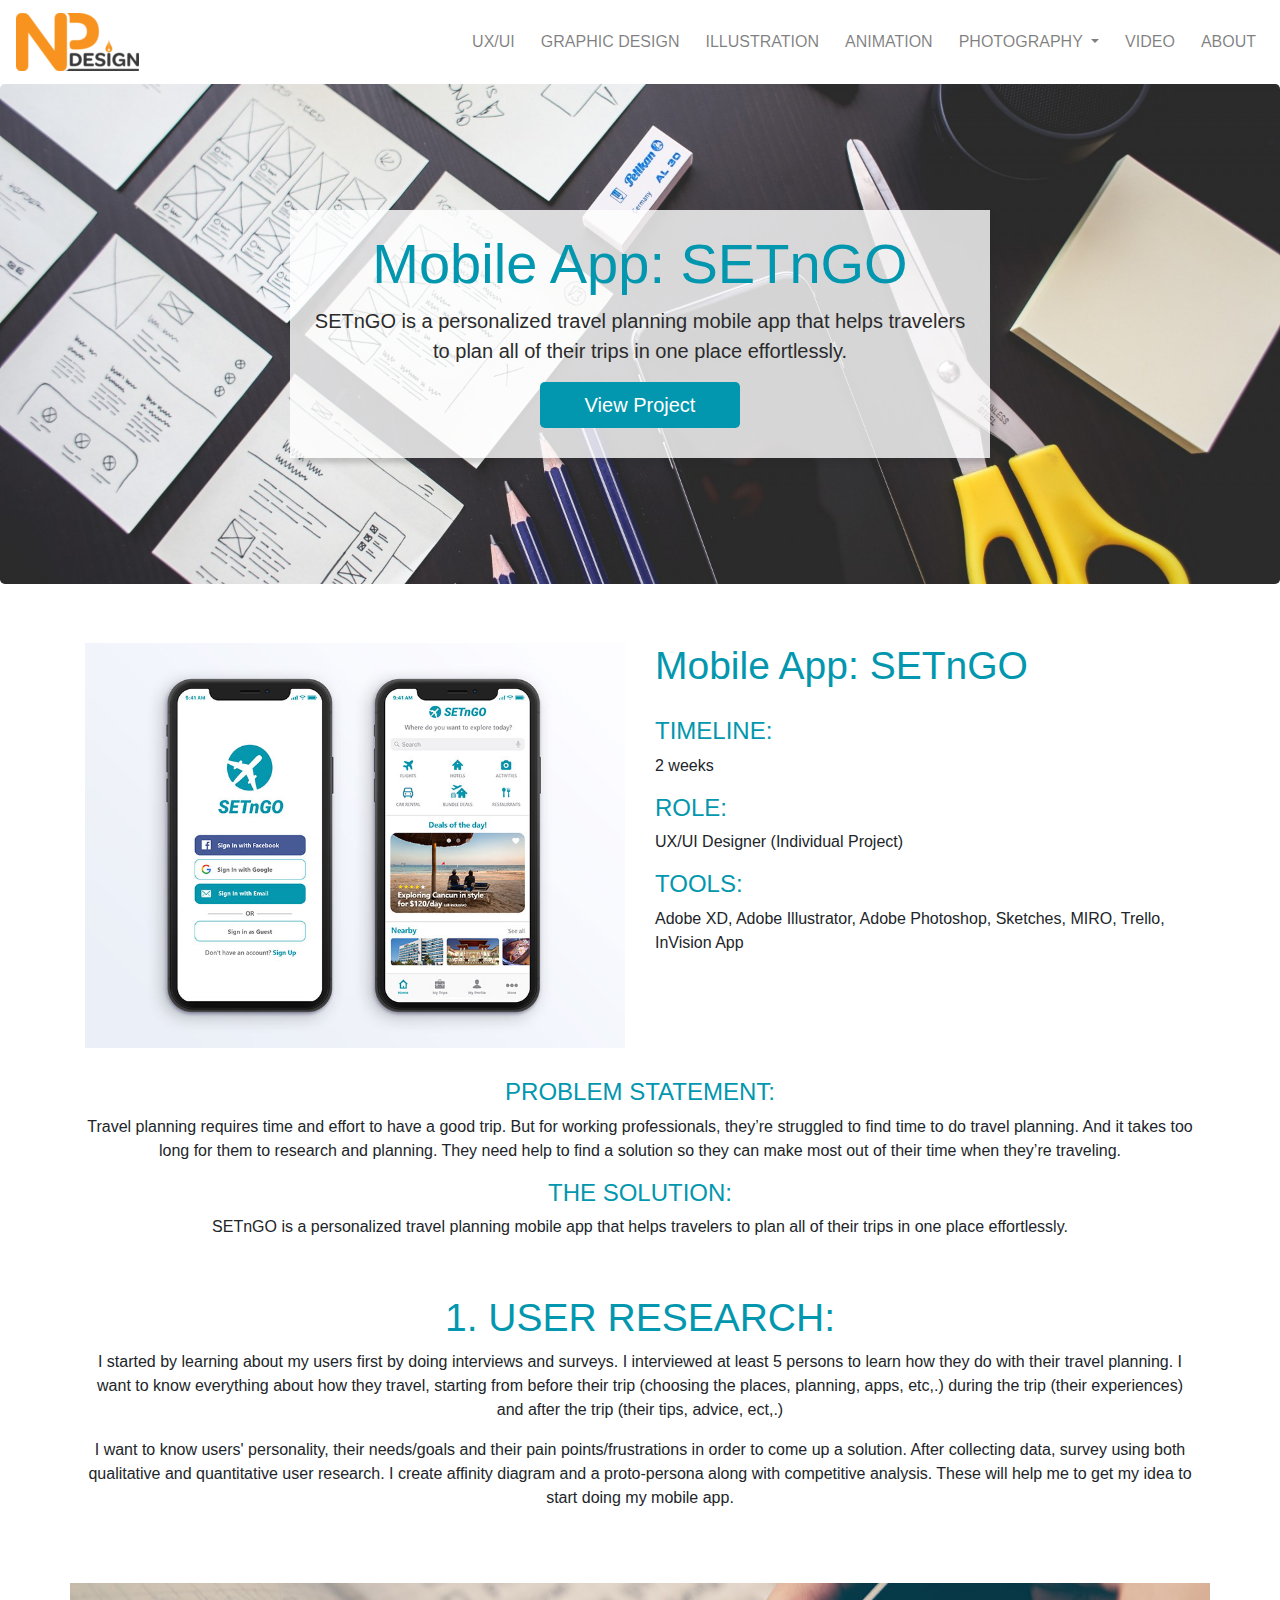
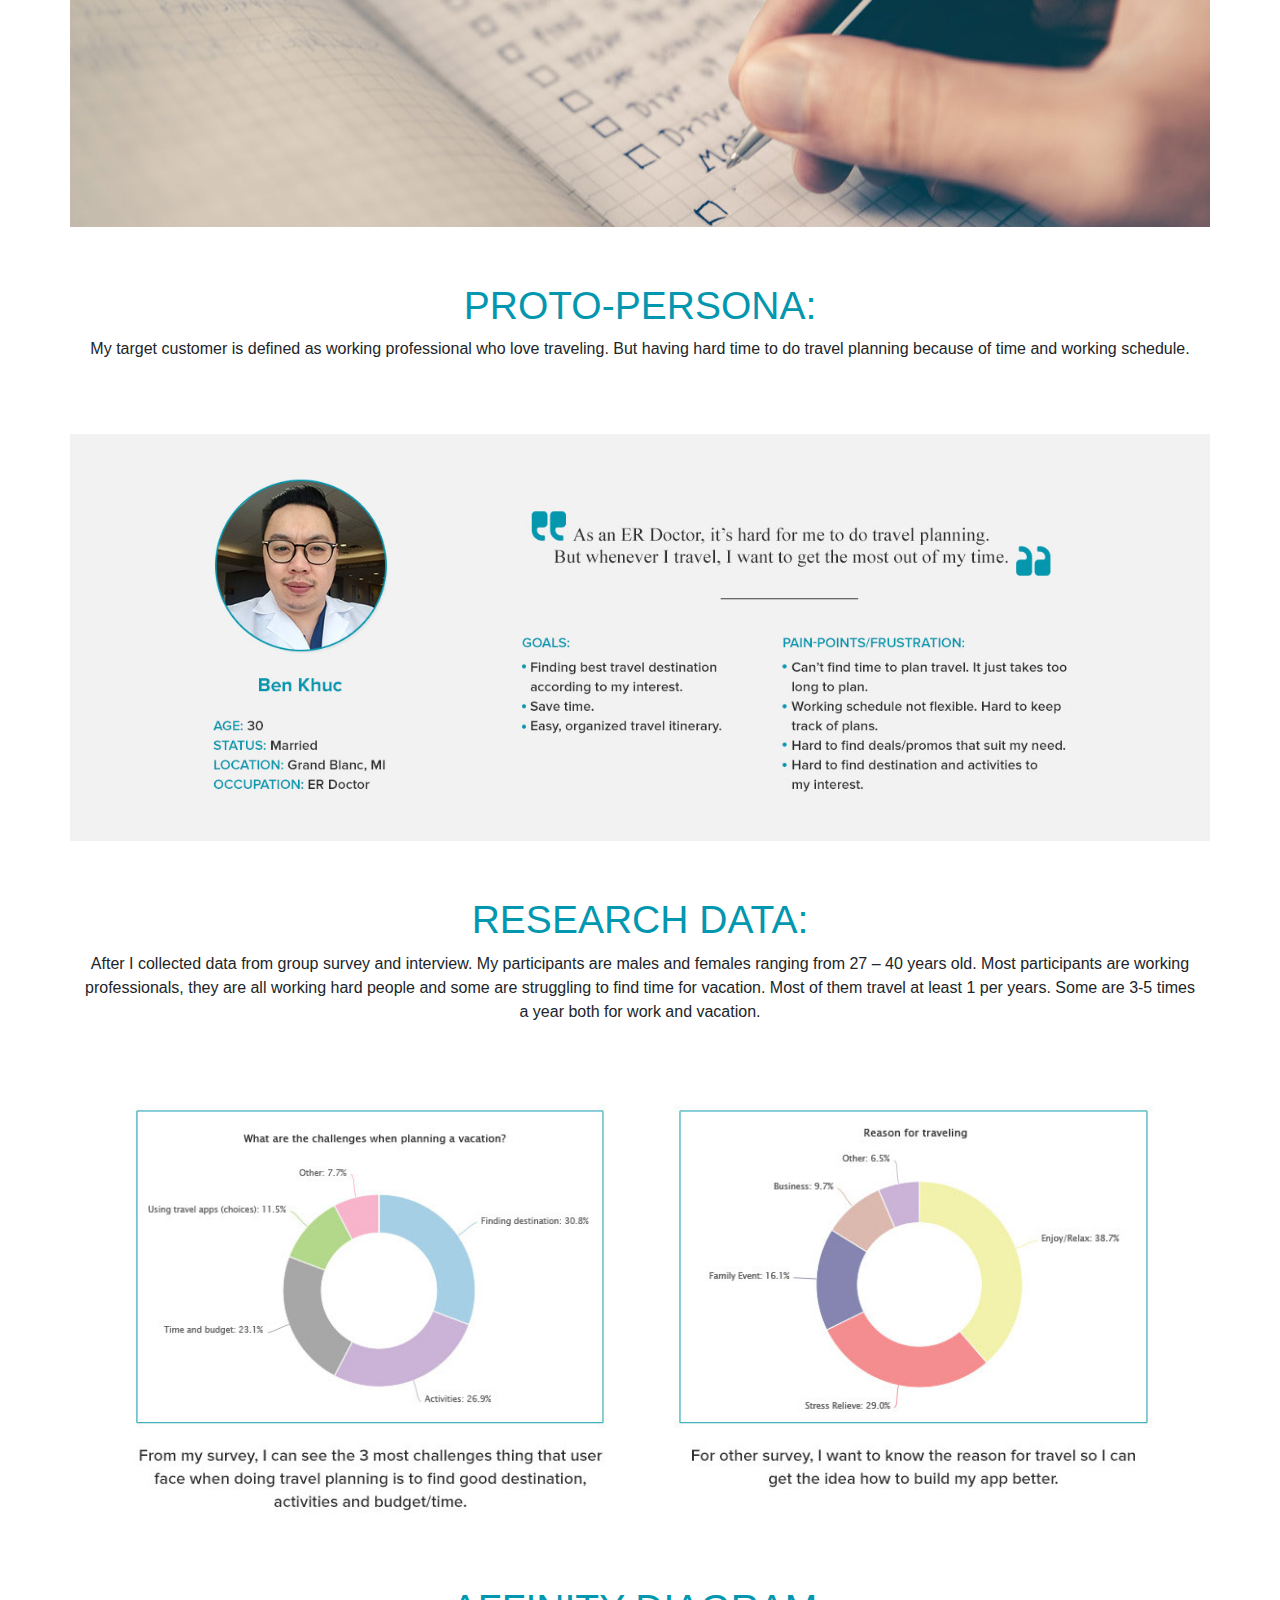
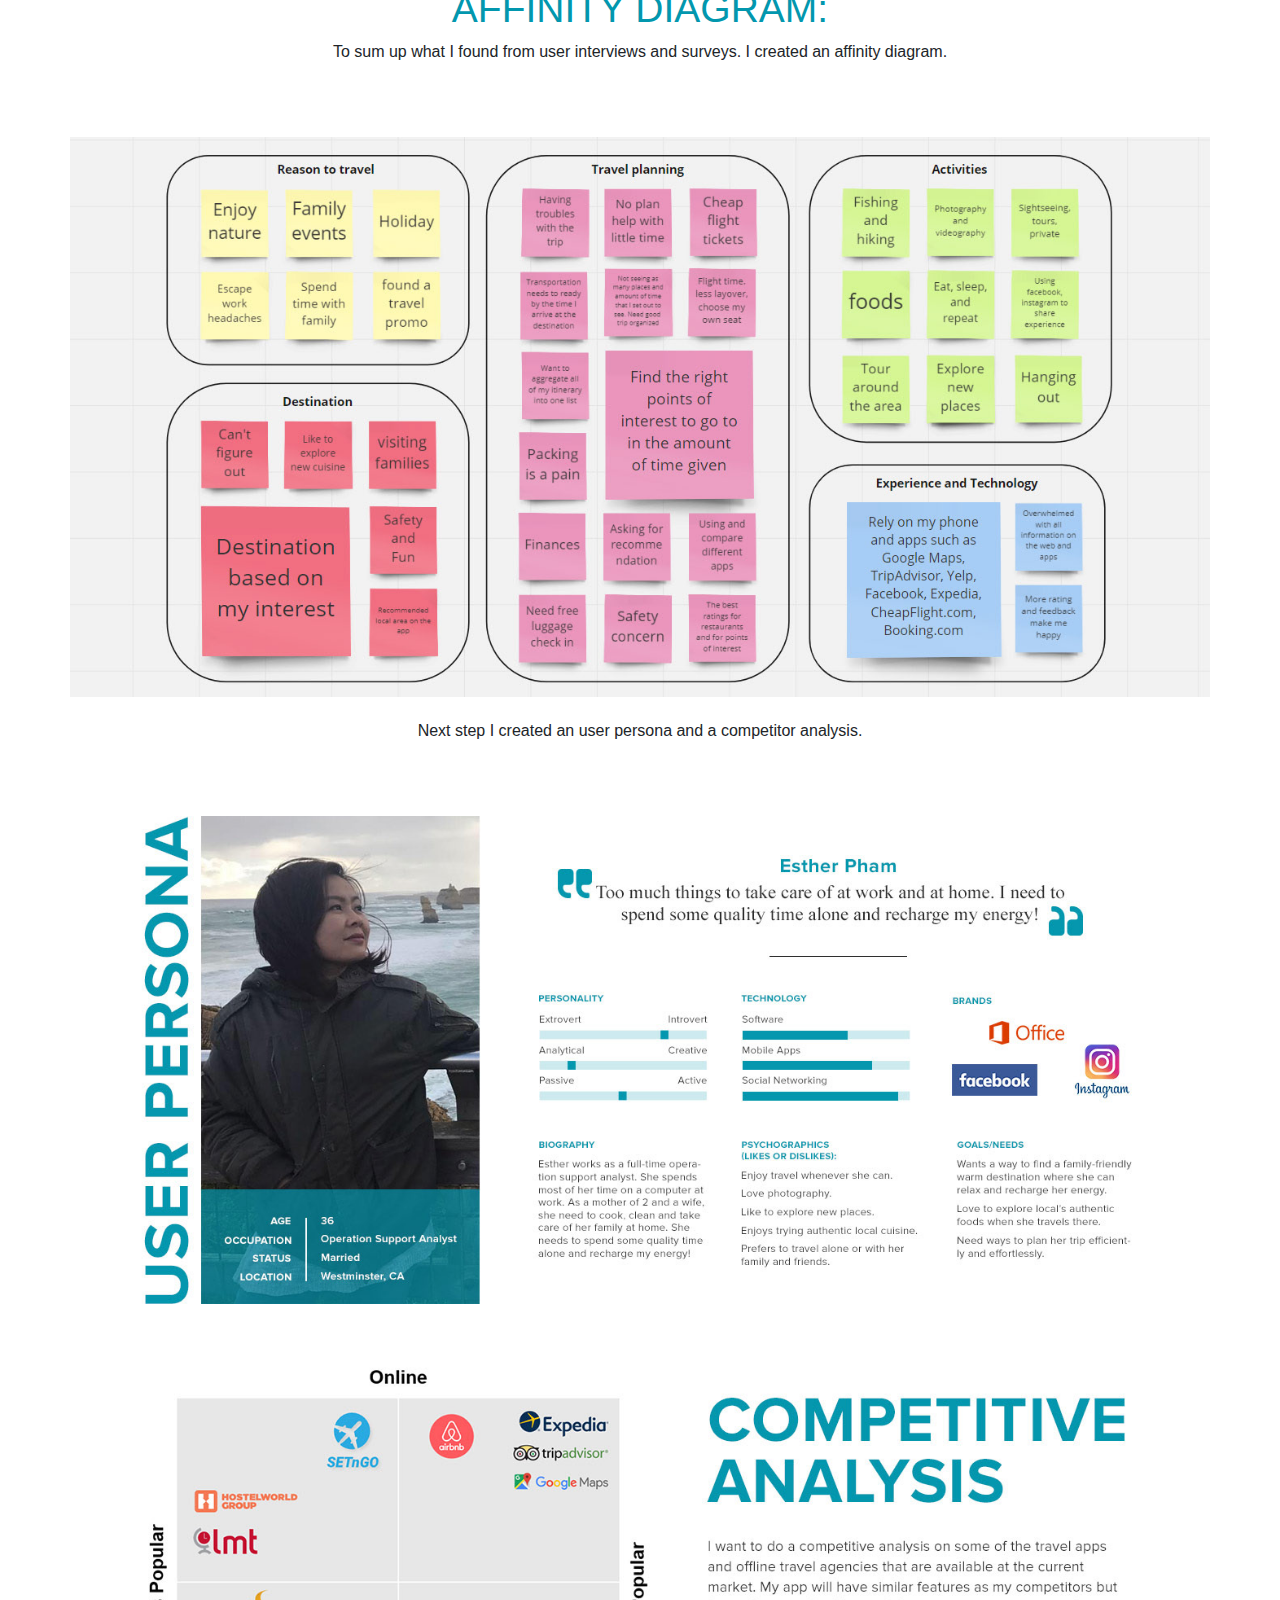
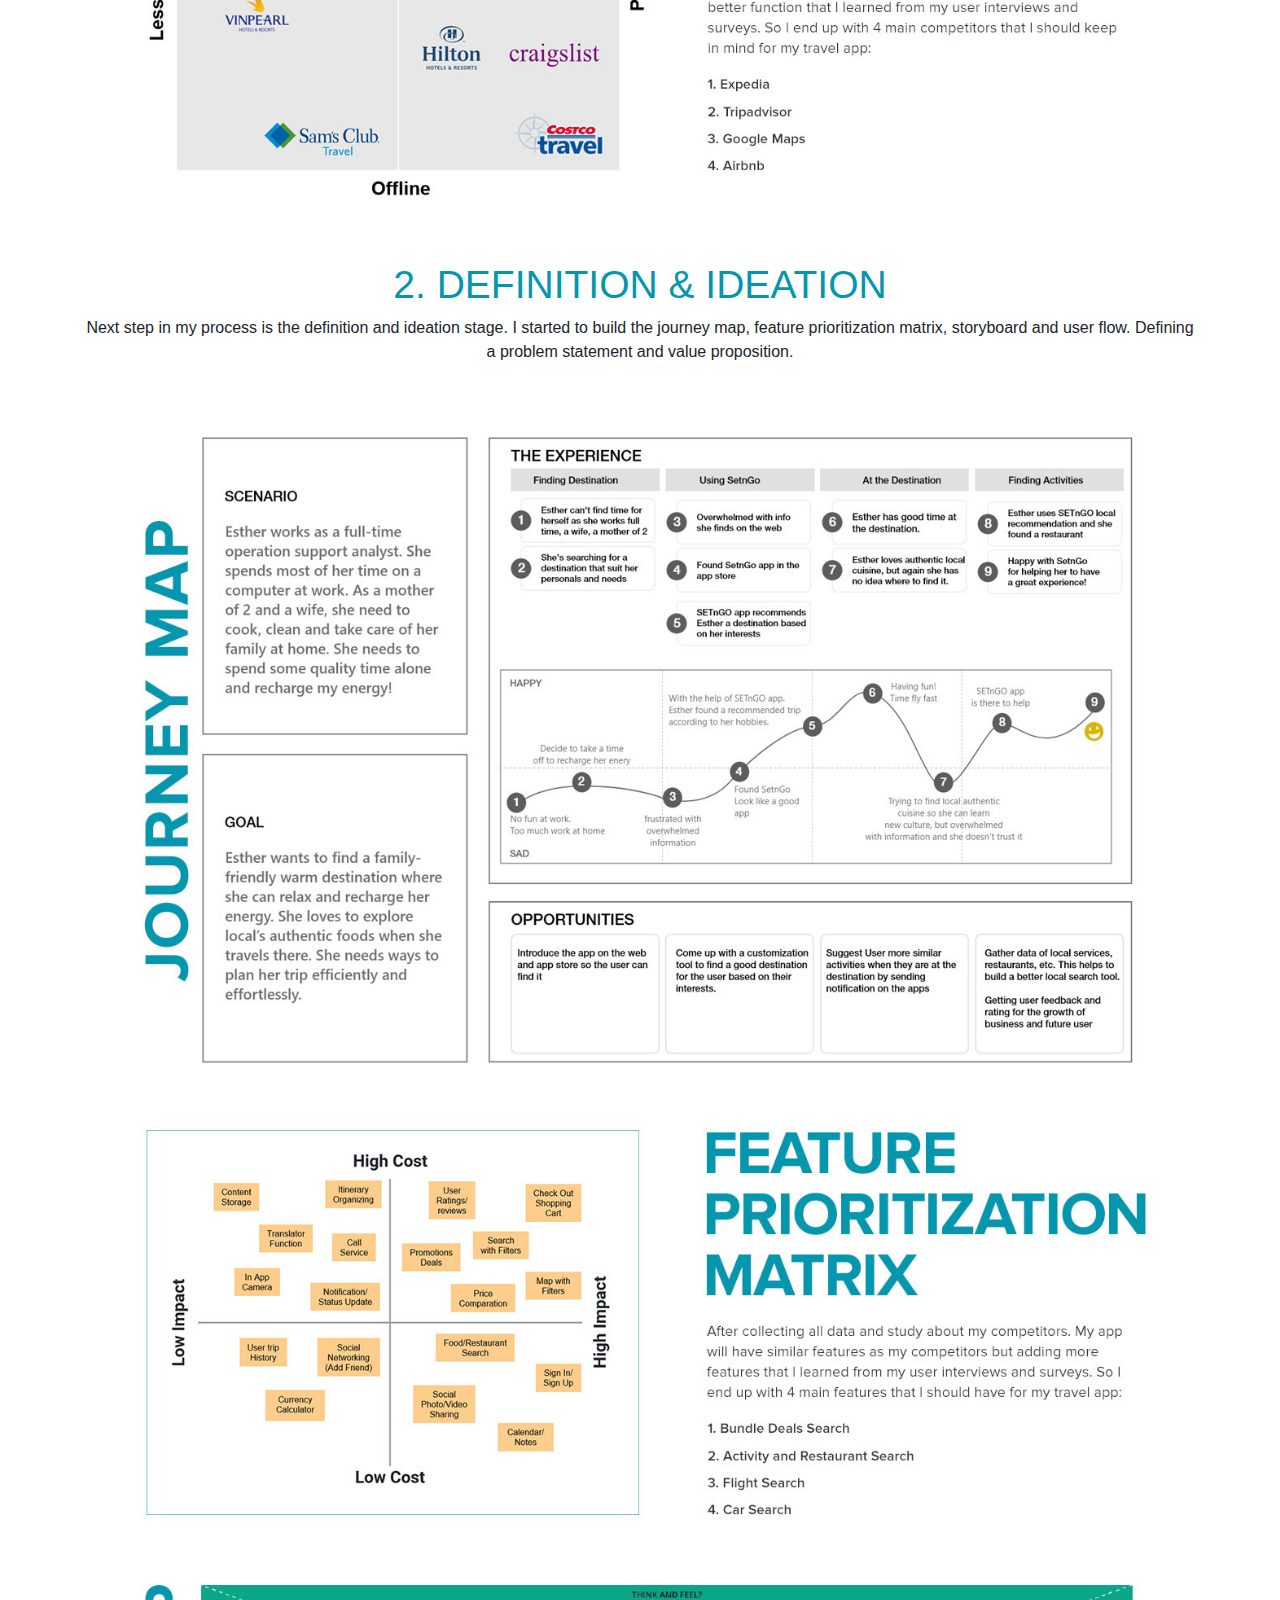
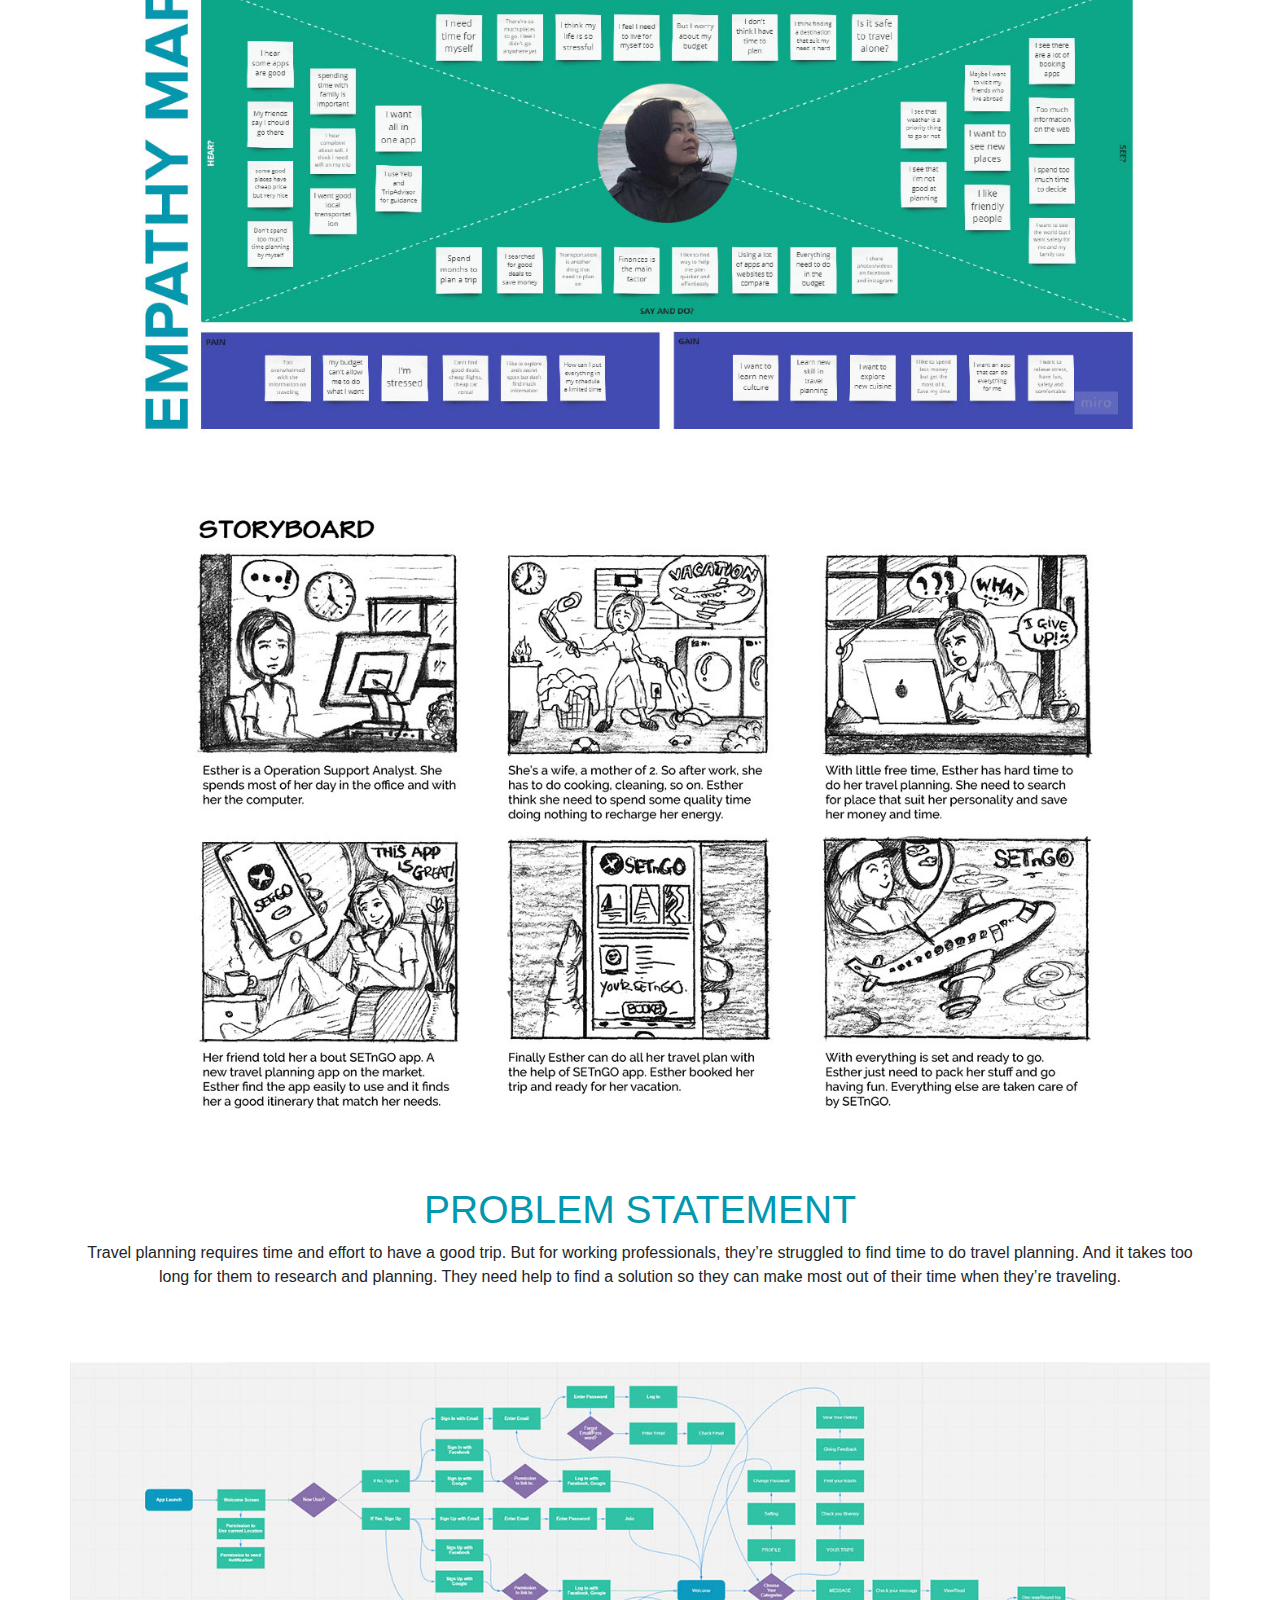
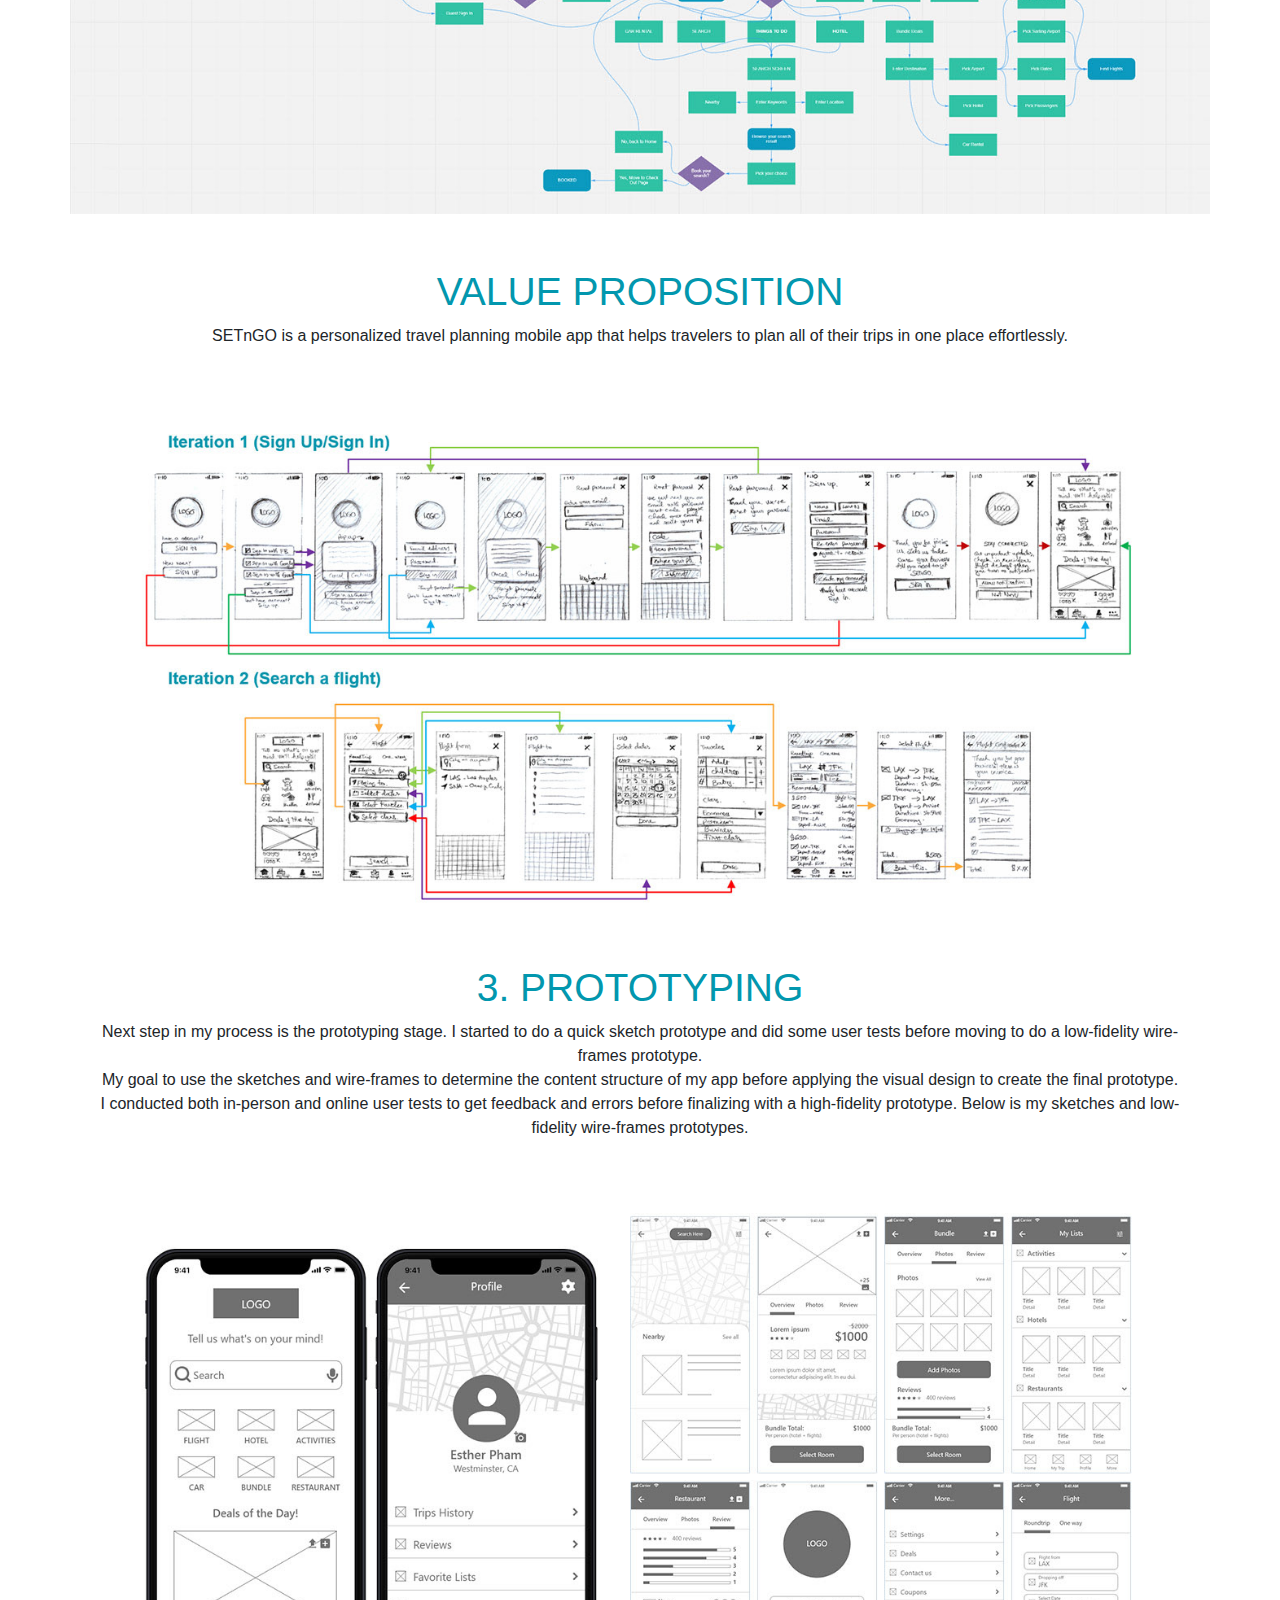
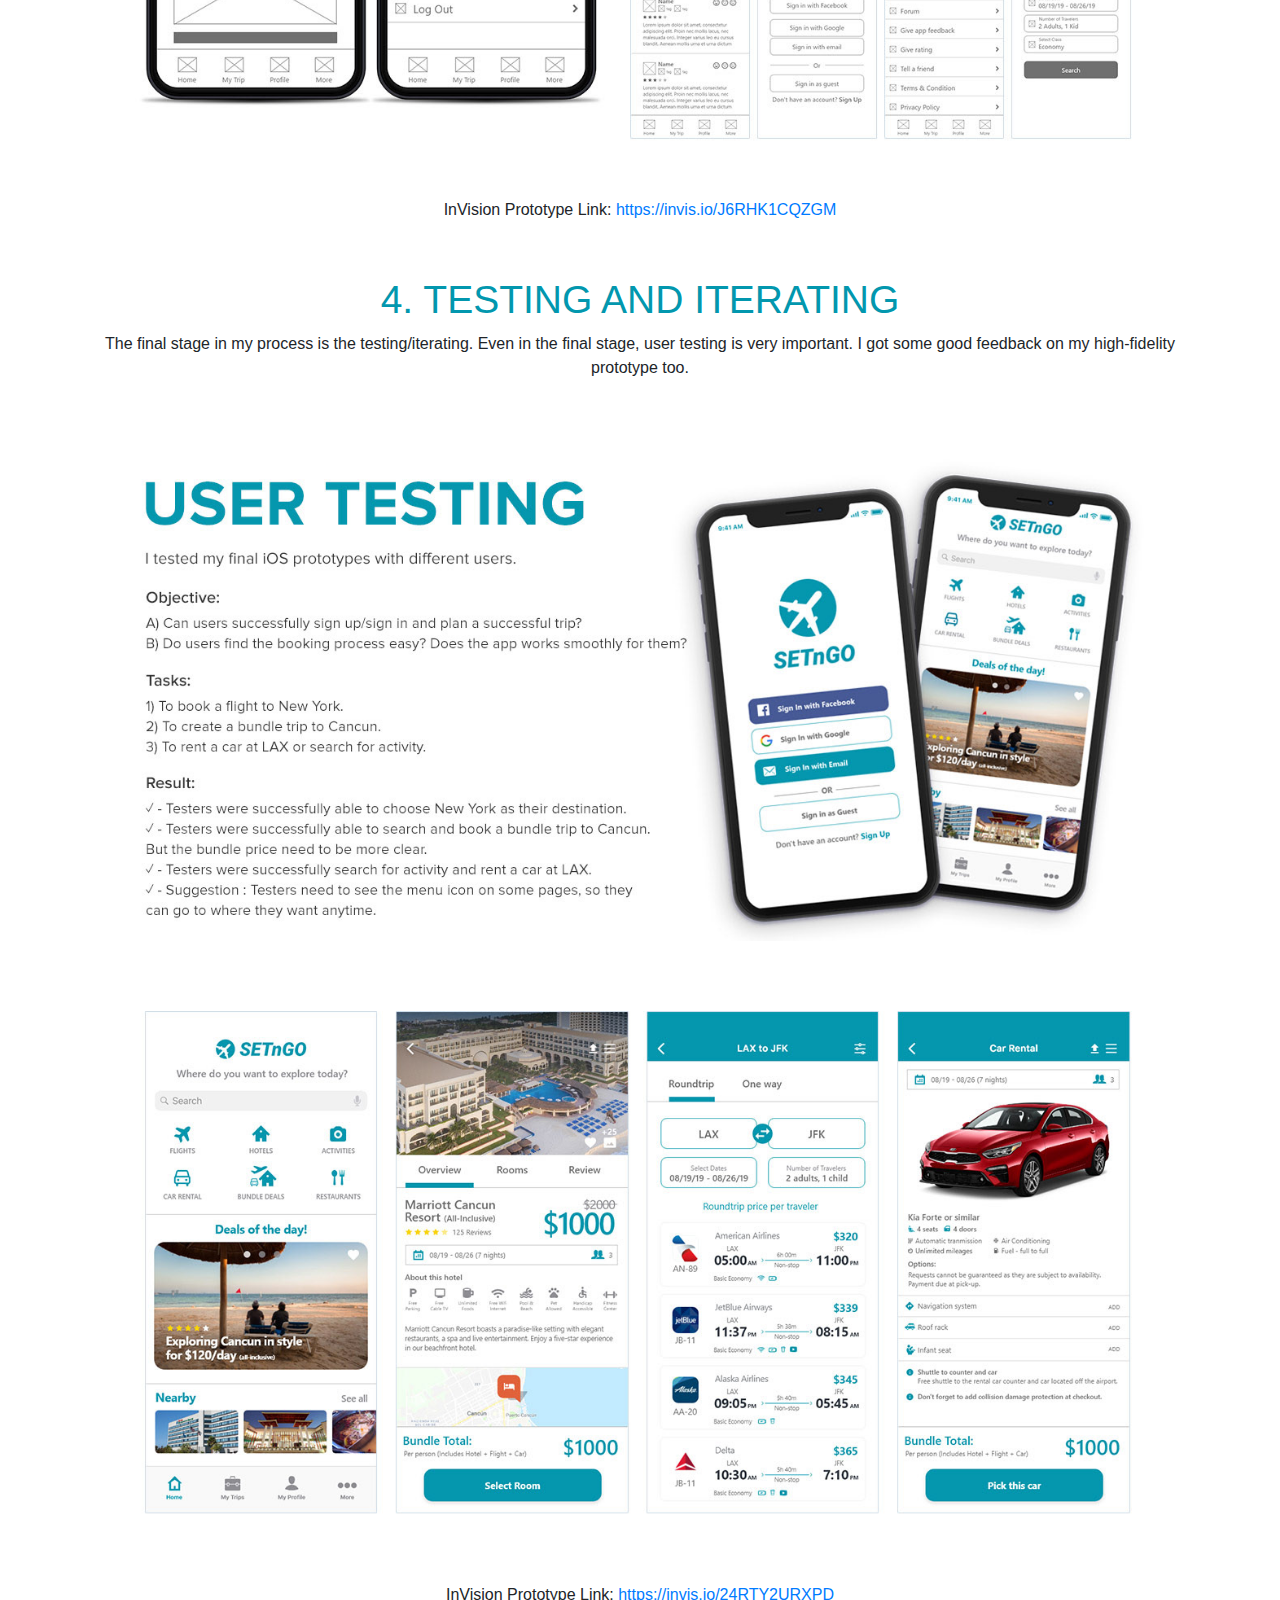
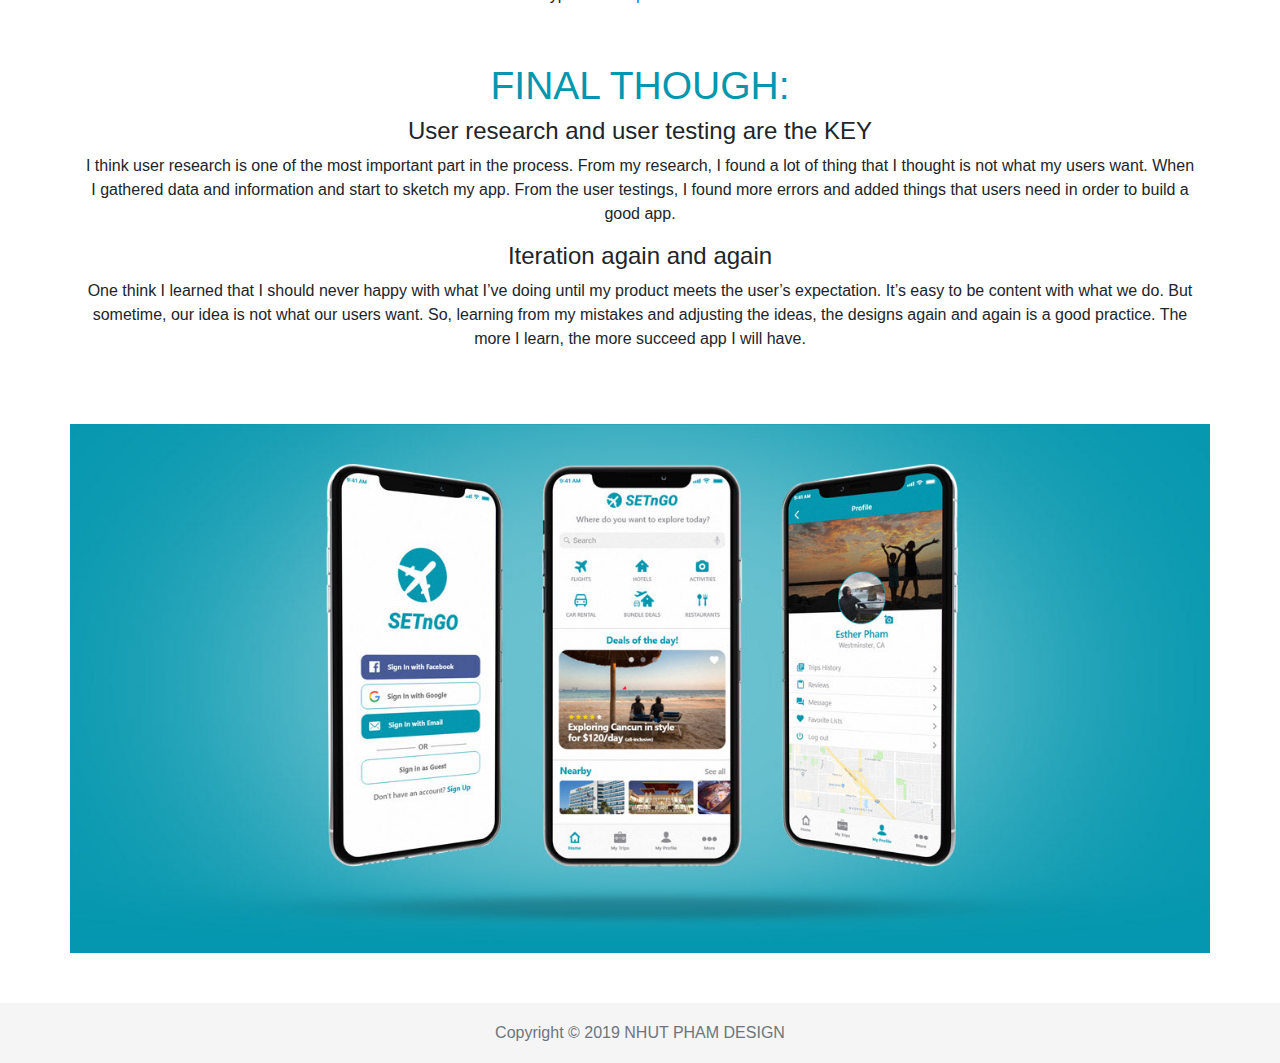
==== index.html @ faf10e93 "Homework Unit 17" ====
<!doctype html>
<html lang="en">
  <head>
    <!-- Required meta tags -->
    <meta charset="utf-8">
    <meta name="viewport" content="width=device-width, initial-scale=1, shrink-to-fit=no">

    <!-- Bootstrap CSS -->
    <link rel="stylesheet" href="https://stackpath.bootstrapcdn.com/bootstrap/4.3.1/css/bootstrap.min.css" integrity="sha384-ggOyR0iXCbMQv3Xipma34MD+dH/1fQ784/j6cY/iJTQUOhcWr7x9JvoRxT2MZw1T" crossorigin="anonymous">
    <link rel="stylesheet" href="https://cdnjs.cloudflare.com/ajax/libs/font-awesome/5.9.0/css/all.css">
    <link rel="stylesheet" href="css/index.css">

    <title>Homework Unit 17</title>
  </head>
  <body>
  <nav class="navbar navbar-expand-lg navbar-light bg-light nav_custom">
    <a class="navbar-brand" href="#"><img src="images/NPdesign.png" alt=""></a>
    <button class="navbar-toggler" type="button" data-toggle="collapse" data-target="#navbarSupportedContent" aria-controls="navbarSupportedContent" aria-expanded="false" aria-label="Toggle navigation">
    <span class="navbar-toggler-icon"></span>
  </button>

  <div class="collapse navbar-collapse" id="navbarSupportedContent">
  <ul class="navbar-nav mr-auto navbar_custom">
    <li class="nav-item active">
      <a class="nav-link" href="#"><span class="sr-only">(current)</span></a>
    </li>
    <li class="nav-item">
      <a class="nav-link" href="#">UX/UI</a>
    </li>
    <li class="nav-item">
      <a class="nav-link" href="#">Graphic Design</a>
    </li>
    <li class="nav-item">
      <a class="nav-link" href="#">Illustration</a>
    </li>
    <li class="nav-item">
      <a class="nav-link" href="#">Animation</a>
    </li>
    <li class="nav-item dropdown">
      <a class="nav-link dropdown-toggle" href="#" id="navbarDropdown" role="button" data-toggle="dropdown" aria-haspopup="true" aria-expanded="false">
      Photography
      </a>
      <div class="dropdown-menu" aria-labelledby="navbarDropdown">
        <a class="dropdown-item" href="#">Landscape</a>
        <a class="dropdown-item" href="#">Portrait</a>
        <a class="dropdown-item" href="#">Nature</a>
      </div>
    </li>
    <li class="nav-item">
      <a class="nav-link" href="#">Video</a>
    </li>
    <li class="nav-item">
      <a class="nav-link" href="#">About</a>
    </li>
  </ul>
  </div>
  </nav>

<div class="jumbotron">
  <div class="container">
    <h1 class="display-4">Mobile App: SETnGO</h1>
    <p class="lead">SETnGO is a personalized travel planning mobile app that helps travelers to plan all of their trips in one place effortlessly.</p>
    <a class="btn btn-primary btn-lg" href="#" role="button">View Project</a>
  </div>
</div>

<div class="section-1">
  <div class="container">
    <div class="col-md-12 col-lg-6 col-sm-12 col-xs-12">
      <img src="images/CoverImages.jpg" class="img-responsive">
    </div>
    <div class="col-md-12 col-lg-6 col-sm-12 col-xs-12">
      <h1 class="title">Mobile App: SETnGO</h1>
      <h4>TIMELINE:</h4>
      <p>2 weeks​​​​​​​</p>
      <h4>ROLE:</h4>
      <p>UX/UI Designer (Individual Project)​​​​​​​</p>
      <h4>TOOLS:</h4>
      <p>Adobe XD, Adobe Illustrator, Adobe Photoshop, Sketches, MIRO, Trello, InVision App</p>
    </div>
  </div>
</div>

<div class="section-2">
  <div class="container text-center">
      <h4>PROBLEM STATEMENT:</h4>
      <p>Travel planning requires time and effort to have a good trip. But for working professionals, they’re struggled to find time to do travel planning. And it takes too long for them to research and planning.
      They need help to find a solution so they can make most out of their time when they’re traveling.
      ​​​​​​​</p>
      <h4>THE SOLUTION:</h4>
      <p>SETnGO is a personalized travel planning mobile app that helps travelers to plan all of their trips in one place effortlessly.</p>
    <h1 class="heading">1. USER RESEARCH:</h1>
    <p class="para-1">I started by learning about my users first by doing interviews and surveys.
       I interviewed at least 5 persons to learn how they do with their travel planning.
       I want to know everything about how they travel, starting from before their trip
       (choosing the places, planning, apps, etc,.) during the trip (their experiences)
       and after the trip (their tips, advice, ect,.)</p>
    <p class="para-2">I want to know users' personality, their needs/goals and their
      pain points/frustrations in order to come up a solution. After collecting data,
      survey using both qualitative and quantitative user research. I create affinity
      diagram and a proto-persona along with competitive analysis.
      These will help me to get my idea to start doing my mobile app.</p>
    <div class="row justify-content-center text-center">
      <img src="images/section2.jpg" class="img-responsive">
    </div>
  </div>
</div>

<div class="section-3">
  <div class="container text-center">
    <h1 class="heading">PROTO-PERSONA:</h1>
    <p class="para-1">My target customer is defined as working professional who love traveling.
      But having hard time to do travel planning because of time and working schedule.</p>

    <div class="row justify-content-center text-center">
      <img src="images/section3.jpg" class="img-responsive">
    </div>
  </div>
</div>

<div class="section-4">
  <div class="container text-center">
    <h1 class="heading">RESEARCH DATA:</h1>
    <p class="para-1">After I collected data from group survey and interview.
      My participants are males and females ranging from 27 – 40 years old.
       Most participants are working professionals, they are all working hard
       people and some are struggling to find time for vacation. Most of them travel
       at least 1 per years. Some are 3-5 times a year both for work and vacation.</p>

    <div class="row justify-content-center text-center">
      <img src="images/section4.jpg" class="img-responsive">
    </div>
  </div>
</div>

<div class="section-5">
  <div class="container text-center">
    <h1 class="heading">AFFINITY DIAGRAM:</h1>
    <p class="para-1">To sum up what I found from user interviews and surveys.
      I created an affinity diagram.</p>

    <div class="row justify-content-center text-center">
      <img src="images/section5.jpg" class="img-responsive">
    </div>
  </div>
</div>

<div class="section-6">
  <div class="container text-center">
    <p class="para-3">Next step I created an user persona and a competitor analysis.</p>

    <div class="row justify-content-center text-center">
      <img src="images/section6.jpg" class="img-responsive">
      <img src="images/section7.jpg" class="img-responsive">
    </div>
  </div>
</div>

<div class="section-7">
  <div class="container text-center">
    <h1 class="heading">2. DEFINITION & IDEATION </h1>
    <p class="para-1">Next step in my process is the definition and ideation stage.
      I started to build the journey map, feature prioritization matrix, storyboard
      and user flow. Defining a problem statement and value proposition.</p>

    <div class="row justify-content-center text-center">
      <img src="images/section8.jpg" class="img-responsive">
      <img src="images/section9.jpg" class="img-responsive">
      <img src="images/section10.jpg" class="img-responsive">
      <img src="images/section11.jpg" class="img-responsive">
    </div>
  </div>
</div>

<div class="section-8">
  <div class="container text-center">
    <h1 class="heading">PROBLEM STATEMENT</h1>
    <p class="para-1">Travel planning requires time and effort to have a good trip.
      But for working professionals, they’re struggled to find time to do travel planning.
      And it takes too long for them to research and planning. They need help to find a solution so
      they can make most out of their time when they’re traveling.</p>

    <div class="row justify-content-center text-center">
      <img src="images/section12.jpg" class="img-responsive">
    </div>
  </div>
</div>

<div class="section-9">
  <div class="container text-center">
    <h1 class="heading">VALUE PROPOSITION</h1>
    <p class="para-1">SETnGO is a personalized travel planning mobile app that helps
      travelers to plan all of their trips in one place effortlessly.</p>

    <div class="row justify-content-center text-center">
      <img src="images/section13.jpg" class="img-responsive">
    </div>
  </div>
</div>

<div class="section-10">
  <div class="container text-center">
    <h1 class="heading">3. PROTOTYPING</h1>
    <p class="para-1">Next step in my process is the prototyping stage.
      I started to do a quick sketch prototype and did some user tests before
      moving to do a low-fidelity wire-frames prototype.<br>
      My goal to use the sketches and wire-frames to determine the content structure
      of my app before applying the visual design to create the final prototype.<br>
      I conducted both in-person and online user tests to get feedback and errors
      before finalizing with a high-fidelity prototype. Below is my sketches and
      low-fidelity wire-frames prototypes.</p>

    <div class="row justify-content-center text-center">
      <img src="images/section14.jpg" class="img-responsive">
    </div>
    <p class="InVision">InVision Prototype Link: <a href="https://invis.io/J6RHK1CQZGM">https://invis.io/J6RHK1CQZGM</a></p>
  </div>
</div>

<div class="section-11">
  <div class="container text-center">
    <h1 class="heading">4. TESTING AND ITERATING</h1>
    <p class="para-1">The final stage in my process is the testing/iterating.
      Even in the final stage, user testing is very important.
      I got some good feedback on my high-fidelity prototype too.</p>

    <div class="row justify-content-center text-center">
      <img src="images/section15.jpg" class="img-responsive">
      <img src="images/section16.jpg" class="img-responsive">
    </div>
    <p class="InVision">InVision Prototype Link: <a href="https://invis.io/24RTY2URXPD">https://invis.io/24RTY2URXPD</a></p>
  </div>
</div>

<div class="section-12">
  <div class="container text-center">
    <h1 class="heading">FINAL THOUGH:</h1>
    <h4 class="sub-heading">User research and user testing are the KEY</h4>
    <p class="para-1">I think user research is one of the most important part in the process.
    From my research, I found a lot of thing that I thought is not what
    my users want. When I gathered data and information and start
    to sketch my app. From the user testings, I found more errors and
    added things that users need in order to build a good app.
    </p>
    <h4 class="sub-heading">Iteration again and again</h4>
    <p class="para-1">One think I learned that I should never happy with what I’ve doing
    until my product meets the user’s expectation. It’s easy to be content
    with what we do. But sometime, our idea is not what our users want.
    So, learning from my mistakes and adjusting the ideas, the designs again
    and again is a good practice. The more I learn, the more succeed app I will have.</p>

    <div class="row justify-content-center text-center">
      <img src="images/section17.jpg" class="img-responsive">
    </div>
  </div>
</div>

<footer class="footer">
  <div class="container">
    <span class="text-muted">Copyright © 2019 NHUT PHAM DESIGN</span>
  </div>
</footer>
    <!-- Optional JavaScript -->
    <!-- jQuery first, then Popper.js, then Bootstrap JS -->
    <script src="https://code.jquery.com/jquery-3.3.1.slim.min.js" integrity="sha384-q8i/X+965DzO0rT7abK41JStQIAqVgRVzpbzo5smXKp4YfRvH+8abtTE1Pi6jizo" crossorigin="anonymous"></script>
    <script src="https://cdnjs.cloudflare.com/ajax/libs/popper.js/1.14.7/umd/popper.min.js" integrity="sha384-UO2eT0CpHqdSJQ6hJty5KVphtPhzWj9WO1clHTMGa3JDZwrnQq4sF86dIHNDz0W1" crossorigin="anonymous"></script>
    <script src="https://stackpath.bootstrapcdn.com/bootstrap/4.3.1/js/bootstrap.min.js" integrity="sha384-JjSmVgyd0p3pXB1rRibZUAYoIIy6OrQ6VrjIEaFf/nJGzIxFDsf4x0xIM+B07jRM" crossorigin="anonymous"></script>
  </body>
</html>
---- css/index.css ----
footer {
  position: absolute;
  width: 100%;
  height: 60px;
  line-height: 60px;
  background-color: #f5f5f5;
  margin-top: 50px;
}
.cardContainer {
  margin-top: 20px;
}
.card {
  margin: 0 auto;
}

.nav_custom {
  max-width: 1750px;
  margin: 0 auto;
  background: #fff !important;
}

.navbar_custom {
  margin-left: auto;
  margin-right: 0 !important;
}

.nav-item {
  text-transform: uppercase;
  padding-left: 10px;
}

.nav-item a:hover {
  color: #f7931e !important;
}

.jumbotron {
  background-image: url(../images/bg.jpg);
  background-size: cover;
  background-position: center center;
  background-repeat: no-repeat;
  height: 500px;
  display: flex;
  justify-items: center;
  align-items: center;
}

.jumbotron .container {
  margin: 0 auto;
  max-width: 700px;
  width: 100%;
  text-align: center;
  background: rgba(255, 255, 255, 0.8);
  padding: 20px 20px 30px 20px;
  box-shadow: 5px 5px 5px rgba(41, 41, 41, 0.2);
}

.display-4 {
  font-size: 3.5rem;
  font-weight: 400;
  line-height: 1.2;
  color: #0297ae;
  text-align: center;
}

.lead {
  font-size: 1.25rem;
  font-weight: 300;
  color: rgb(43, 43, 43);
  text-align: center;
}

.btn-primary {
  background-color: #0297ae;
  width: 200px;
  border: none;
}

.btn-primary:hover {
  color: #fff;
  background-color: #00606e;
}

.dropdown-menu {
  border: none !important;
}

.footer .container {
  display: flex;
  justify-content: center;
  margin-bottom: 2%;
}

.section-1 .container {
  display: flex;
  padding: 0;
  margin-bottom: 30px;
  flex-wrap: wrap;
}

.section-1 h4 {
  color: #0297ae;
}

.section-2 h4 {
  color: #0297ae;
}

.section-1 .title {
  color: #0297ae;
  margin: 5% auto;
  font-size: 39px;
}

.heading {
  color: #0297ae;
  margin-top: 5%;
  font-size: 39px;
}
.para-3 {
  margin-top: 2%;
}
.para-1 .para-2 {
  max-width: 60%;
  color: rgba(0, 0, 0, 0.5);
  margin-top: 5%;
  margin-bottom: 8%;
}

.section-1 .section-2 .section-3 .section-4 .section-5 .section-6
.section-7 .section-8 .section-9 .section-10 .section-11 {
  margin-bottom: 8%;
}

.section-12 {
  margin-bottom: 0;
  padding-bottom: 0;
}

.img-responsive {
  width: 100%;
  margin-top: 5%;
}

.InVision {
  margin: 5% auto;
}
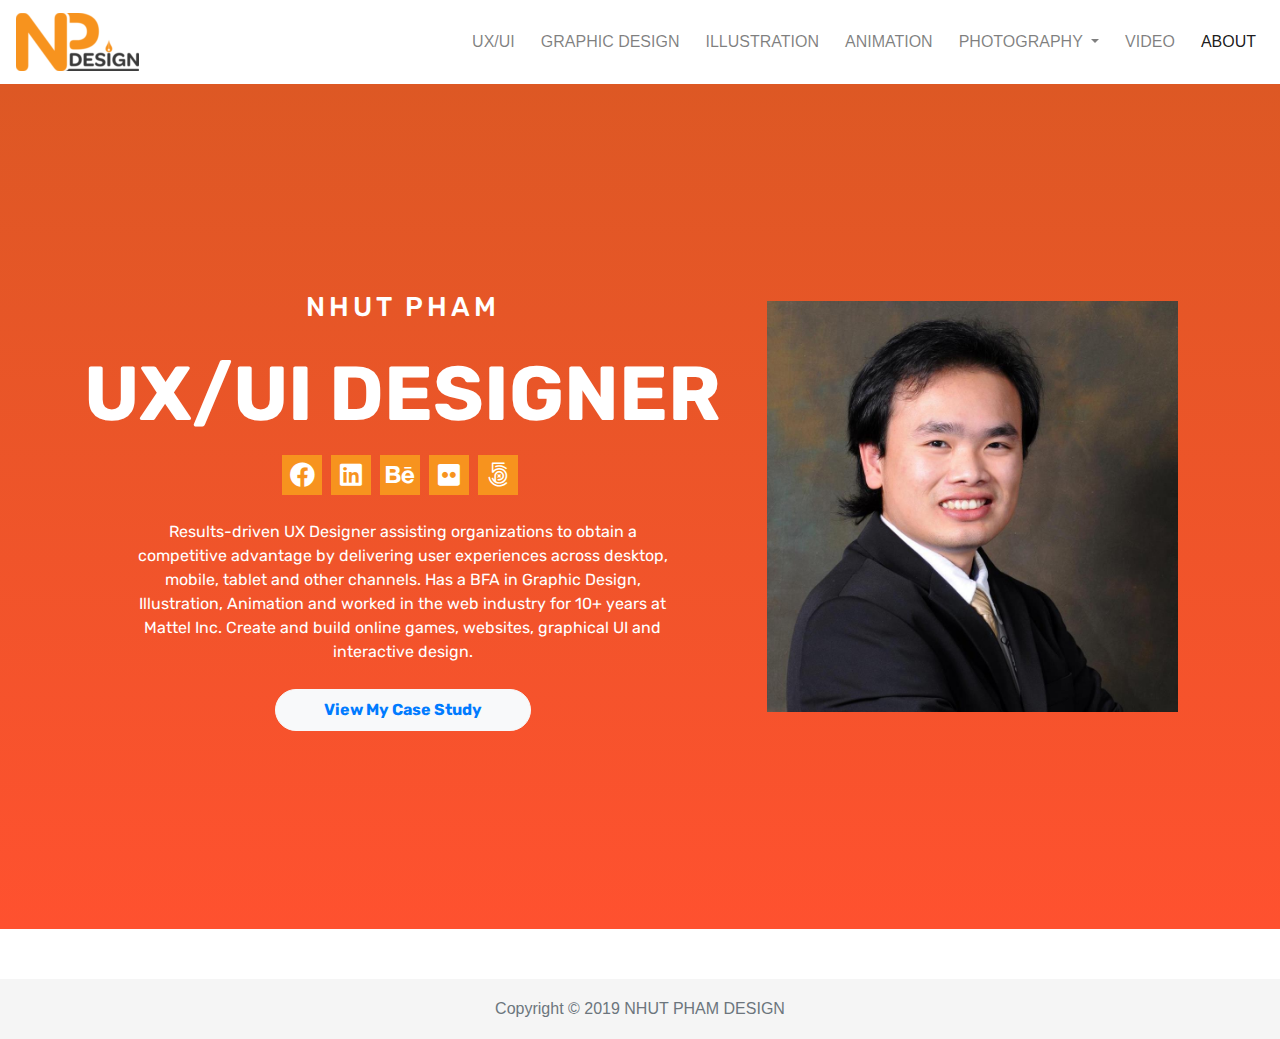
==== commit 42789e8b: "changes" ====
--- a/index.html
+++ b/index.html
@@ -21,11 +21,8 @@
 
   <div class="collapse navbar-collapse" id="navbarSupportedContent">
   <ul class="navbar-nav mr-auto navbar_custom">
-    <li class="nav-item active">
-      <a class="nav-link" href="#"><span class="sr-only">(current)</span></a>
-    </li>
     <li class="nav-item">
-      <a class="nav-link" href="#">UX/UI</a>
+      <a class="nav-link" href="ux.html">UX/UI</a>
     </li>
     <li class="nav-item">
       <a class="nav-link" href="#">Graphic Design</a>
@@ -49,212 +46,41 @@
     <li class="nav-item">
       <a class="nav-link" href="#">Video</a>
     </li>
-    <li class="nav-item">
-      <a class="nav-link" href="#">About</a>
+    <li class="nav-item active">
+      <a class="nav-link" href="index.html">About<span class="sr-only">(current)</span></a>
     </li>
   </ul>
   </div>
   </nav>
-
-<div class="jumbotron">
-  <div class="container">
-    <h1 class="display-4">Mobile App: SETnGO</h1>
-    <p class="lead">SETnGO is a personalized travel planning mobile app that helps travelers to plan all of their trips in one place effortlessly.</p>
-    <a class="btn btn-primary btn-lg" href="#" role="button">View Project</a>
-  </div>
-</div>
-
-<div class="section-1">
-  <div class="container">
-    <div class="col-md-12 col-lg-6 col-sm-12 col-xs-12">
-      <img src="images/CoverImages.jpg" class="img-responsive">
-    </div>
-    <div class="col-md-12 col-lg-6 col-sm-12 col-xs-12">
-      <h1 class="title">Mobile App: SETnGO</h1>
-      <h4>TIMELINE:</h4>
-      <p>2 weeks​​​​​​​</p>
-      <h4>ROLE:</h4>
-      <p>UX/UI Designer (Individual Project)​​​​​​​</p>
-      <h4>TOOLS:</h4>
-      <p>Adobe XD, Adobe Illustrator, Adobe Photoshop, Sketches, MIRO, Trello, InVision App</p>
+<header>
+  <div class="container text-center">
+    <div class="row">
+      <div class="col-md-7 col-sm-12  text-white">
+        <h6>NHUT PHAM</h6>
+        <h1>UX/UI DESIGNER</h1>
+        <div class="social">
+          <ul class="ConnectMe">
+              <a href="https://www.facebook.com/NhutPhamDesign/" class="fab fa-facebook"></a>
+              <a href="https://www.linkedin.com/in/nhutpham/" class="fab fa-linkedin"></a>
+              <a href="https://www.behance.net/nhutpham" class="fab fa-behance"></a>
+              <a href="https://www.flickr.com/photos/nickp_photography/" class="fab fa-flickr"></a>
+              <a href="https://500px.com/nhtphm" class="fab fa-500px"></a>
+          </ul>
+      </div>
+        <p>
+          Results-driven UX Designer assisting organizations to obtain a competitive advantage by delivering user experiences across desktop, mobile, tablet and other channels. Has a BFA in Graphic Design, Illustration, Animation and worked in the web industry for 10+ years at Mattel Inc. 
+          Create and build online games, websites, graphical UI and interactive design. 
+        </p>
+        <button class="btn btn-light px-5 py-2 primary-btn">
+          <a href="ux.html">View My Case Study</a>
+        </button>
+      </div>
+      <div class="col-md-5 col-sm-12  h-25">
+        <img src="images/NhutPham.jpg" alt="Book" />
+      </div>
     </div>
   </div>
-</div>
-
-<div class="section-2">
-  <div class="container text-center">
-      <h4>PROBLEM STATEMENT:</h4>
-      <p>Travel planning requires time and effort to have a good trip. But for working professionals, they’re struggled to find time to do travel planning. And it takes too long for them to research and planning.
-      They need help to find a solution so they can make most out of their time when they’re traveling.
-      ​​​​​​​</p>
-      <h4>THE SOLUTION:</h4>
-      <p>SETnGO is a personalized travel planning mobile app that helps travelers to plan all of their trips in one place effortlessly.</p>
-    <h1 class="heading">1. USER RESEARCH:</h1>
-    <p class="para-1">I started by learning about my users first by doing interviews and surveys.
-       I interviewed at least 5 persons to learn how they do with their travel planning.
-       I want to know everything about how they travel, starting from before their trip
-       (choosing the places, planning, apps, etc,.) during the trip (their experiences)
-       and after the trip (their tips, advice, ect,.)</p>
-    <p class="para-2">I want to know users' personality, their needs/goals and their
-      pain points/frustrations in order to come up a solution. After collecting data,
-      survey using both qualitative and quantitative user research. I create affinity
-      diagram and a proto-persona along with competitive analysis.
-      These will help me to get my idea to start doing my mobile app.</p>
-    <div class="row justify-content-center text-center">
-      <img src="images/section2.jpg" class="img-responsive">
-    </div>
-  </div>
-</div>
-
-<div class="section-3">
-  <div class="container text-center">
-    <h1 class="heading">PROTO-PERSONA:</h1>
-    <p class="para-1">My target customer is defined as working professional who love traveling.
-      But having hard time to do travel planning because of time and working schedule.</p>
-
-    <div class="row justify-content-center text-center">
-      <img src="images/section3.jpg" class="img-responsive">
-    </div>
-  </div>
-</div>
-
-<div class="section-4">
-  <div class="container text-center">
-    <h1 class="heading">RESEARCH DATA:</h1>
-    <p class="para-1">After I collected data from group survey and interview.
-      My participants are males and females ranging from 27 – 40 years old.
-       Most participants are working professionals, they are all working hard
-       people and some are struggling to find time for vacation. Most of them travel
-       at least 1 per years. Some are 3-5 times a year both for work and vacation.</p>
-
-    <div class="row justify-content-center text-center">
-      <img src="images/section4.jpg" class="img-responsive">
-    </div>
-  </div>
-</div>
-
-<div class="section-5">
-  <div class="container text-center">
-    <h1 class="heading">AFFINITY DIAGRAM:</h1>
-    <p class="para-1">To sum up what I found from user interviews and surveys.
-      I created an affinity diagram.</p>
-
-    <div class="row justify-content-center text-center">
-      <img src="images/section5.jpg" class="img-responsive">
-    </div>
-  </div>
-</div>
-
-<div class="section-6">
-  <div class="container text-center">
-    <p class="para-3">Next step I created an user persona and a competitor analysis.</p>
-
-    <div class="row justify-content-center text-center">
-      <img src="images/section6.jpg" class="img-responsive">
-      <img src="images/section7.jpg" class="img-responsive">
-    </div>
-  </div>
-</div>
-
-<div class="section-7">
-  <div class="container text-center">
-    <h1 class="heading">2. DEFINITION & IDEATION </h1>
-    <p class="para-1">Next step in my process is the definition and ideation stage.
-      I started to build the journey map, feature prioritization matrix, storyboard
-      and user flow. Defining a problem statement and value proposition.</p>
-
-    <div class="row justify-content-center text-center">
-      <img src="images/section8.jpg" class="img-responsive">
-      <img src="images/section9.jpg" class="img-responsive">
-      <img src="images/section10.jpg" class="img-responsive">
-      <img src="images/section11.jpg" class="img-responsive">
-    </div>
-  </div>
-</div>
-
-<div class="section-8">
-  <div class="container text-center">
-    <h1 class="heading">PROBLEM STATEMENT</h1>
-    <p class="para-1">Travel planning requires time and effort to have a good trip.
-      But for working professionals, they’re struggled to find time to do travel planning.
-      And it takes too long for them to research and planning. They need help to find a solution so
-      they can make most out of their time when they’re traveling.</p>
-
-    <div class="row justify-content-center text-center">
-      <img src="images/section12.jpg" class="img-responsive">
-    </div>
-  </div>
-</div>
-
-<div class="section-9">
-  <div class="container text-center">
-    <h1 class="heading">VALUE PROPOSITION</h1>
-    <p class="para-1">SETnGO is a personalized travel planning mobile app that helps
-      travelers to plan all of their trips in one place effortlessly.</p>
-
-    <div class="row justify-content-center text-center">
-      <img src="images/section13.jpg" class="img-responsive">
-    </div>
-  </div>
-</div>
-
-<div class="section-10">
-  <div class="container text-center">
-    <h1 class="heading">3. PROTOTYPING</h1>
-    <p class="para-1">Next step in my process is the prototyping stage.
-      I started to do a quick sketch prototype and did some user tests before
-      moving to do a low-fidelity wire-frames prototype.<br>
-      My goal to use the sketches and wire-frames to determine the content structure
-      of my app before applying the visual design to create the final prototype.<br>
-      I conducted both in-person and online user tests to get feedback and errors
-      before finalizing with a high-fidelity prototype. Below is my sketches and
-      low-fidelity wire-frames prototypes.</p>
-
-    <div class="row justify-content-center text-center">
-      <img src="images/section14.jpg" class="img-responsive">
-    </div>
-    <p class="InVision">InVision Prototype Link: <a href="https://invis.io/J6RHK1CQZGM">https://invis.io/J6RHK1CQZGM</a></p>
-  </div>
-</div>
-
-<div class="section-11">
-  <div class="container text-center">
-    <h1 class="heading">4. TESTING AND ITERATING</h1>
-    <p class="para-1">The final stage in my process is the testing/iterating.
-      Even in the final stage, user testing is very important.
-      I got some good feedback on my high-fidelity prototype too.</p>
-
-    <div class="row justify-content-center text-center">
-      <img src="images/section15.jpg" class="img-responsive">
-      <img src="images/section16.jpg" class="img-responsive">
-    </div>
-    <p class="InVision">InVision Prototype Link: <a href="https://invis.io/24RTY2URXPD">https://invis.io/24RTY2URXPD</a></p>
-  </div>
-</div>
-
-<div class="section-12">
-  <div class="container text-center">
-    <h1 class="heading">FINAL THOUGH:</h1>
-    <h4 class="sub-heading">User research and user testing are the KEY</h4>
-    <p class="para-1">I think user research is one of the most important part in the process.
-    From my research, I found a lot of thing that I thought is not what
-    my users want. When I gathered data and information and start
-    to sketch my app. From the user testings, I found more errors and
-    added things that users need in order to build a good app.
-    </p>
-    <h4 class="sub-heading">Iteration again and again</h4>
-    <p class="para-1">One think I learned that I should never happy with what I’ve doing
-    until my product meets the user’s expectation. It’s easy to be content
-    with what we do. But sometime, our idea is not what our users want.
-    So, learning from my mistakes and adjusting the ideas, the designs again
-    and again is a good practice. The more I learn, the more succeed app I will have.</p>
-
-    <div class="row justify-content-center text-center">
-      <img src="images/section17.jpg" class="img-responsive">
-    </div>
-  </div>
-</div>
-
+</header>
 <footer class="footer">
   <div class="container">
     <span class="text-muted">Copyright © 2019 NHUT PHAM DESIGN</span>
--- a/css/index.css
+++ b/css/index.css
@@ -1,3 +1,93 @@
+@import url("https://fonts.googleapis.com/css?family=Acme|Lobster|Patua+One|Rubik|Sniglet");
+* {
+  box-sizing: border-box;
+}
+
+header,
+section {
+  overflow-x: hidden;
+}
+
+:root {
+  --Sniglet-font: "Sniglet", cursive;
+  --Rubik: "Rubik", cursive;
+  --Patua: "Patua One", cursive;
+  --Lobster: "lobster", cursive;
+  --light-black: #2e2c2caf;
+  --bggradient: linear-gradient(to bottom, #dd5824, #ff512f);
+  --light-gray: rgba(255, 255, 255, 0.877);
+}
+
+header .row .col-md-7 {
+  padding: 22vmin 1vmin;
+}
+
+header .row .col-md-5 {
+  padding: 4.2vmin 1vmin;
+  align-self: center;
+}
+
+header .row .col-md-5 img {
+  width: 90%;
+}
+
+header {
+  background: #ff512f;
+  /* fallback for old browsers */
+  background: var(--bggradient);
+}
+
+header .container .col-md-7 {
+  font-family: "Rubik", sans-serif;
+}
+
+header .container .col-md-7 h6 {
+  padding: 1vmin;
+  letter-spacing: 4px;
+  font-size: 3vmin;
+}
+
+header .container .col-md-7 h1 {
+  font-size: 8.5vmin;
+  font-weight: bold;
+  padding: 0.1em 0em;
+}
+
+header .container .col-md-7 p {
+  padding: 1vmin 5vmin;
+}
+
+.primary-btn {
+  border-radius: 30px;
+  font-weight: bold;
+}
+
+#title .container {
+  display: grid;
+  margin: 20px 0px;
+  grid-template-rows: 80px;
+  grid-template-columns: 3fr 1fr 3fr;
+  grid-template-areas: 
+  "line1 title line2"
+  ;
+}
+.ConnectMe {
+  padding-left: 0;
+}
+.line1 {
+  grid-area: line1;
+  padding-top: 35px;
+}
+.line2 {
+  grid-area: line2;
+  padding-top: 35px;
+}
+
+.wrapper {
+  max-width: 1750px;
+  margin: auto;
+}
+
 footer {
   position: absolute;
   width: 100%;
@@ -87,7 +177,6 @@
 .footer .container {
   display: flex;
   justify-content: center;
-  margin-bottom: 2%;
 }
 
 .section-1 .container {
@@ -144,3 +233,25 @@
 .InVision {
   margin: 5% auto;
 }
+
+.social .fab {
+  color: white;
+  font-size: 25px;
+  margin-right: 5px;
+  width: 40px;
+  height: 40px;
+  background: #f7931e;
+  text-align: center;
+  line-height: 40px;
+  cursor: pointer;
+}
+
+.social a {
+  text-decoration: none;
+  transition: .5s ease;
+}
+
+.social a:hover {
+  background: #707070;
+  box-shadow: black;
+}